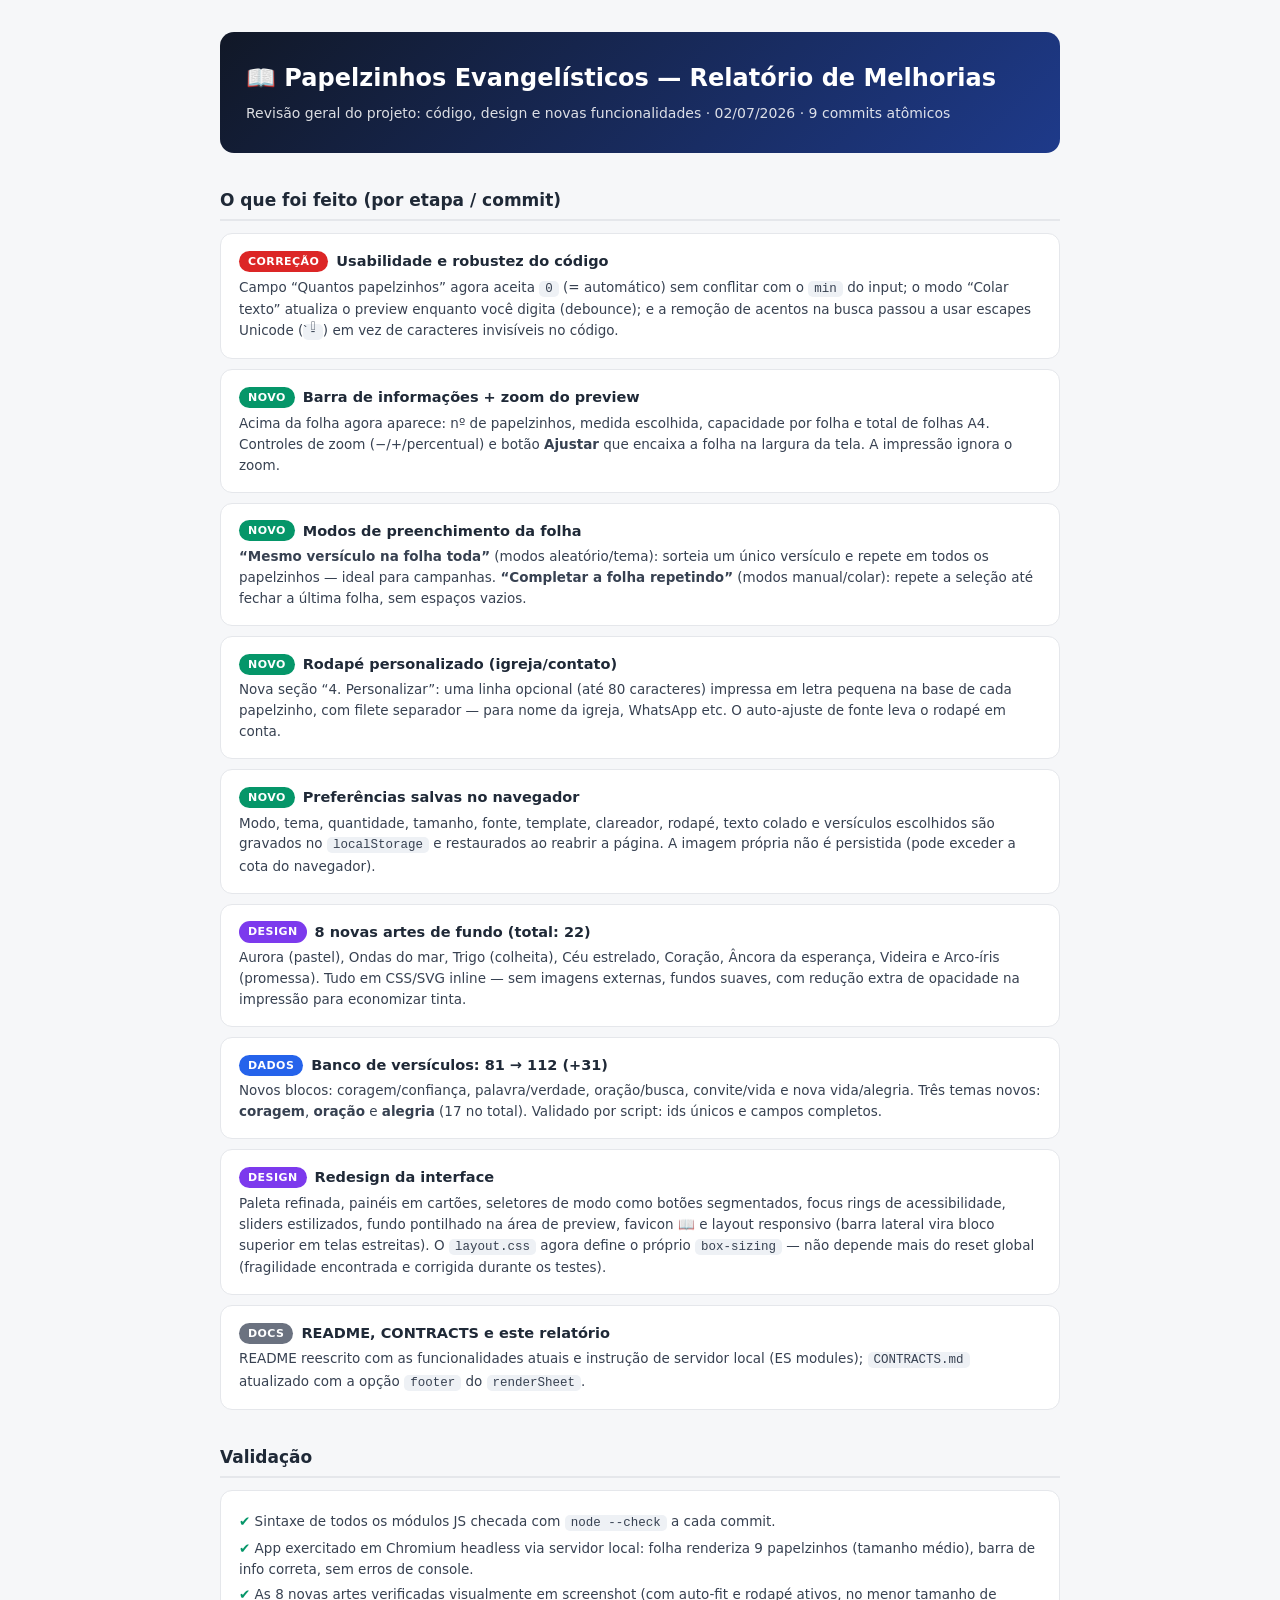
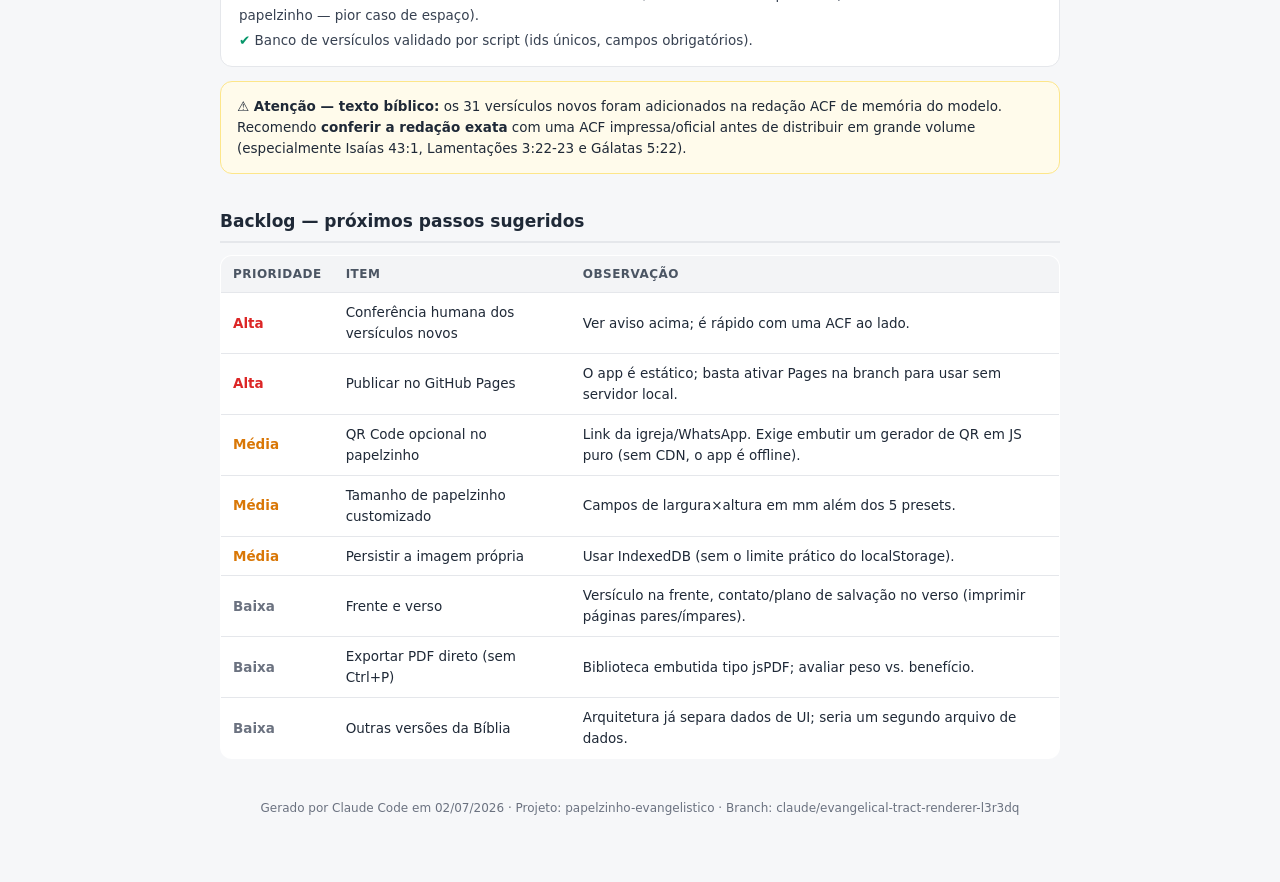
==== docs/relatorio-melhorias-2026-07-02.html @ 7282c464 "docs: README atualizado e relatório HTML de melhorias - README reescrito: funcionalidades atuais, in" ====
<!DOCTYPE html>
<html lang="pt-BR">
<head>
<meta charset="UTF-8" />
<meta name="viewport" content="width=device-width, initial-scale=1.0" />
<title>Relatório de Melhorias — Papelzinhos Evangelísticos (02/07/2026)</title>
<style>
  :root {
    --ink: #1f2937; --muted: #6b7280; --line: #e5e7eb;
    --blue: #2563eb; --green: #059669; --amber: #d97706; --red: #dc2626; --violet: #7c3aed;
  }
  * { box-sizing: border-box; }
  body {
    font-family: system-ui, -apple-system, "Segoe UI", Roboto, sans-serif;
    color: var(--ink); background: #f6f7f9; margin: 0; line-height: 1.55;
  }
  .wrap { max-width: 880px; margin: 0 auto; padding: 32px 20px 64px; }
  header.hero {
    background: linear-gradient(135deg, #111827 0%, #1e3a8a 100%);
    color: #fff; border-radius: 14px; padding: 28px 26px; margin-bottom: 28px;
  }
  header.hero h1 { margin: 0 0 6px; font-size: 24px; }
  header.hero p { margin: 0; opacity: 0.85; font-size: 14px; }
  h2 {
    font-size: 17px; margin: 34px 0 12px; padding-bottom: 6px;
    border-bottom: 2px solid var(--line);
  }
  .card {
    background: #fff; border: 1px solid var(--line); border-radius: 12px;
    padding: 16px 18px; margin-bottom: 10px;
  }
  .card h3 { margin: 0 0 4px; font-size: 14.5px; display: flex; align-items: center; gap: 8px; }
  .card p { margin: 4px 0 0; font-size: 13.5px; color: #374151; }
  .tag {
    display: inline-block; font-size: 11px; font-weight: 700; letter-spacing: 0.04em;
    padding: 2px 9px; border-radius: 999px; text-transform: uppercase; color: #fff;
  }
  .tag.fix { background: var(--red); }
  .tag.feat { background: var(--green); }
  .tag.design { background: var(--violet); }
  .tag.data { background: var(--blue); }
  .tag.docs { background: var(--muted); }
  code {
    background: #eef1f5; border-radius: 5px; padding: 1px 6px;
    font-size: 12.5px; font-family: "SF Mono", Consolas, "Liberation Mono", monospace;
  }
  table { width: 100%; border-collapse: collapse; background: #fff; border-radius: 12px; overflow: hidden; border: 1px solid var(--line); font-size: 13.5px; }
  th, td { text-align: left; padding: 9px 12px; border-bottom: 1px solid var(--line); }
  th { background: #f3f4f6; font-size: 12px; text-transform: uppercase; letter-spacing: 0.04em; color: #4b5563; }
  tr:last-child td { border-bottom: none; }
  .prio { font-weight: 700; }
  .prio.alta { color: var(--red); }
  .prio.media { color: var(--amber); }
  .prio.baixa { color: var(--muted); }
  .note {
    background: #fffbeb; border: 1px solid #fde68a; border-radius: 12px;
    padding: 14px 16px; font-size: 13.5px; margin: 14px 0;
  }
  .ok { color: var(--green); font-weight: 600; }
  footer { margin-top: 40px; font-size: 12px; color: var(--muted); text-align: center; }
</style>
</head>
<body>
<div class="wrap">

  <header class="hero">
    <h1>📖 Papelzinhos Evangelísticos — Relatório de Melhorias</h1>
    <p>Revisão geral do projeto: código, design e novas funcionalidades · 02/07/2026 · 9 commits atômicos</p>
  </header>

  <h2>O que foi feito (por etapa / commit)</h2>

  <div class="card">
    <h3><span class="tag fix">Correção</span> Usabilidade e robustez do código</h3>
    <p>Campo “Quantos papelzinhos” agora aceita <code>0</code> (= automático) sem conflitar com o
    <code>min</code> do input; o modo “Colar texto” atualiza o preview enquanto você digita
    (debounce); e a remoção de acentos na busca passou a usar escapes Unicode
    (<code>̀-ͯ</code>) em vez de caracteres invisíveis no código.</p>
  </div>

  <div class="card">
    <h3><span class="tag feat">Novo</span> Barra de informações + zoom do preview</h3>
    <p>Acima da folha agora aparece: nº de papelzinhos, medida escolhida, capacidade por folha e
    total de folhas A4. Controles de zoom (−/+/percentual) e botão <strong>Ajustar</strong> que
    encaixa a folha na largura da tela. A impressão ignora o zoom.</p>
  </div>

  <div class="card">
    <h3><span class="tag feat">Novo</span> Modos de preenchimento da folha</h3>
    <p><strong>“Mesmo versículo na folha toda”</strong> (modos aleatório/tema): sorteia um único
    versículo e repete em todos os papelzinhos — ideal para campanhas. <strong>“Completar a folha
    repetindo”</strong> (modos manual/colar): repete a seleção até fechar a última folha, sem
    espaços vazios.</p>
  </div>

  <div class="card">
    <h3><span class="tag feat">Novo</span> Rodapé personalizado (igreja/contato)</h3>
    <p>Nova seção “4. Personalizar”: uma linha opcional (até 80 caracteres) impressa em letra
    pequena na base de cada papelzinho, com filete separador — para nome da igreja, WhatsApp etc.
    O auto-ajuste de fonte leva o rodapé em conta.</p>
  </div>

  <div class="card">
    <h3><span class="tag feat">Novo</span> Preferências salvas no navegador</h3>
    <p>Modo, tema, quantidade, tamanho, fonte, template, clareador, rodapé, texto colado e
    versículos escolhidos são gravados no <code>localStorage</code> e restaurados ao reabrir a
    página. A imagem própria não é persistida (pode exceder a cota do navegador).</p>
  </div>

  <div class="card">
    <h3><span class="tag design">Design</span> 8 novas artes de fundo (total: 22)</h3>
    <p>Aurora (pastel), Ondas do mar, Trigo (colheita), Céu estrelado, Coração, Âncora da
    esperança, Videira e Arco-íris (promessa). Tudo em CSS/SVG inline — sem imagens externas,
    fundos suaves, com redução extra de opacidade na impressão para economizar tinta.</p>
  </div>

  <div class="card">
    <h3><span class="tag data">Dados</span> Banco de versículos: 81 → 112 (+31)</h3>
    <p>Novos blocos: coragem/confiança, palavra/verdade, oração/busca, convite/vida e nova
    vida/alegria. Três temas novos: <strong>coragem</strong>, <strong>oração</strong> e
    <strong>alegria</strong> (17 no total). Validado por script: ids únicos e campos completos.</p>
  </div>

  <div class="card">
    <h3><span class="tag design">Design</span> Redesign da interface</h3>
    <p>Paleta refinada, painéis em cartões, seletores de modo como botões segmentados, focus rings
    de acessibilidade, sliders estilizados, fundo pontilhado na área de preview, favicon 📖 e
    layout responsivo (barra lateral vira bloco superior em telas estreitas). O
    <code>layout.css</code> agora define o próprio <code>box-sizing</code> — não depende mais do
    reset global (fragilidade encontrada e corrigida durante os testes).</p>
  </div>

  <div class="card">
    <h3><span class="tag docs">Docs</span> README, CONTRACTS e este relatório</h3>
    <p>README reescrito com as funcionalidades atuais e instrução de servidor local (ES modules);
    <code>CONTRACTS.md</code> atualizado com a opção <code>footer</code> do
    <code>renderSheet</code>.</p>
  </div>

  <h2>Validação</h2>
  <div class="card">
    <p><span class="ok">✔</span> Sintaxe de todos os módulos JS checada com <code>node --check</code> a cada commit.</p>
    <p><span class="ok">✔</span> App exercitado em Chromium headless via servidor local: folha renderiza 9 papelzinhos
    (tamanho médio), barra de info correta, sem erros de console.</p>
    <p><span class="ok">✔</span> As 8 novas artes verificadas visualmente em screenshot (com auto-fit e rodapé ativos,
    no menor tamanho de papelzinho — pior caso de espaço).</p>
    <p><span class="ok">✔</span> Banco de versículos validado por script (ids únicos, campos obrigatórios).</p>
  </div>

  <div class="note">
    <strong>⚠️ Atenção — texto bíblico:</strong> os 31 versículos novos foram adicionados na
    redação ACF de memória do modelo. Recomendo <strong>conferir a redação exata</strong> com uma
    ACF impressa/oficial antes de distribuir em grande volume (especialmente Isaías 43:1,
    Lamentações 3:22-23 e Gálatas 5:22).
  </div>

  <h2>Backlog — próximos passos sugeridos</h2>
  <table>
    <thead><tr><th>Prioridade</th><th>Item</th><th>Observação</th></tr></thead>
    <tbody>
      <tr><td class="prio alta">Alta</td><td>Conferência humana dos versículos novos</td><td>Ver aviso acima; é rápido com uma ACF ao lado.</td></tr>
      <tr><td class="prio alta">Alta</td><td>Publicar no GitHub Pages</td><td>O app é estático; basta ativar Pages na branch para usar sem servidor local.</td></tr>
      <tr><td class="prio media">Média</td><td>QR Code opcional no papelzinho</td><td>Link da igreja/WhatsApp. Exige embutir um gerador de QR em JS puro (sem CDN, o app é offline).</td></tr>
      <tr><td class="prio media">Média</td><td>Tamanho de papelzinho customizado</td><td>Campos de largura×altura em mm além dos 5 presets.</td></tr>
      <tr><td class="prio media">Média</td><td>Persistir a imagem própria</td><td>Usar IndexedDB (sem o limite prático do localStorage).</td></tr>
      <tr><td class="prio baixa">Baixa</td><td>Frente e verso</td><td>Versículo na frente, contato/plano de salvação no verso (imprimir páginas pares/ímpares).</td></tr>
      <tr><td class="prio baixa">Baixa</td><td>Exportar PDF direto (sem Ctrl+P)</td><td>Biblioteca embutida tipo jsPDF; avaliar peso vs. benefício.</td></tr>
      <tr><td class="prio baixa">Baixa</td><td>Outras versões da Bíblia</td><td>Arquitetura já separa dados de UI; seria um segundo arquivo de dados.</td></tr>
    </tbody>
  </table>

  <footer>Gerado por Claude Code em 02/07/2026 · Projeto: papelzinho-evangelistico · Branch: claude/evangelical-tract-renderer-l3r3dq</footer>
</div>
</body>
</html>
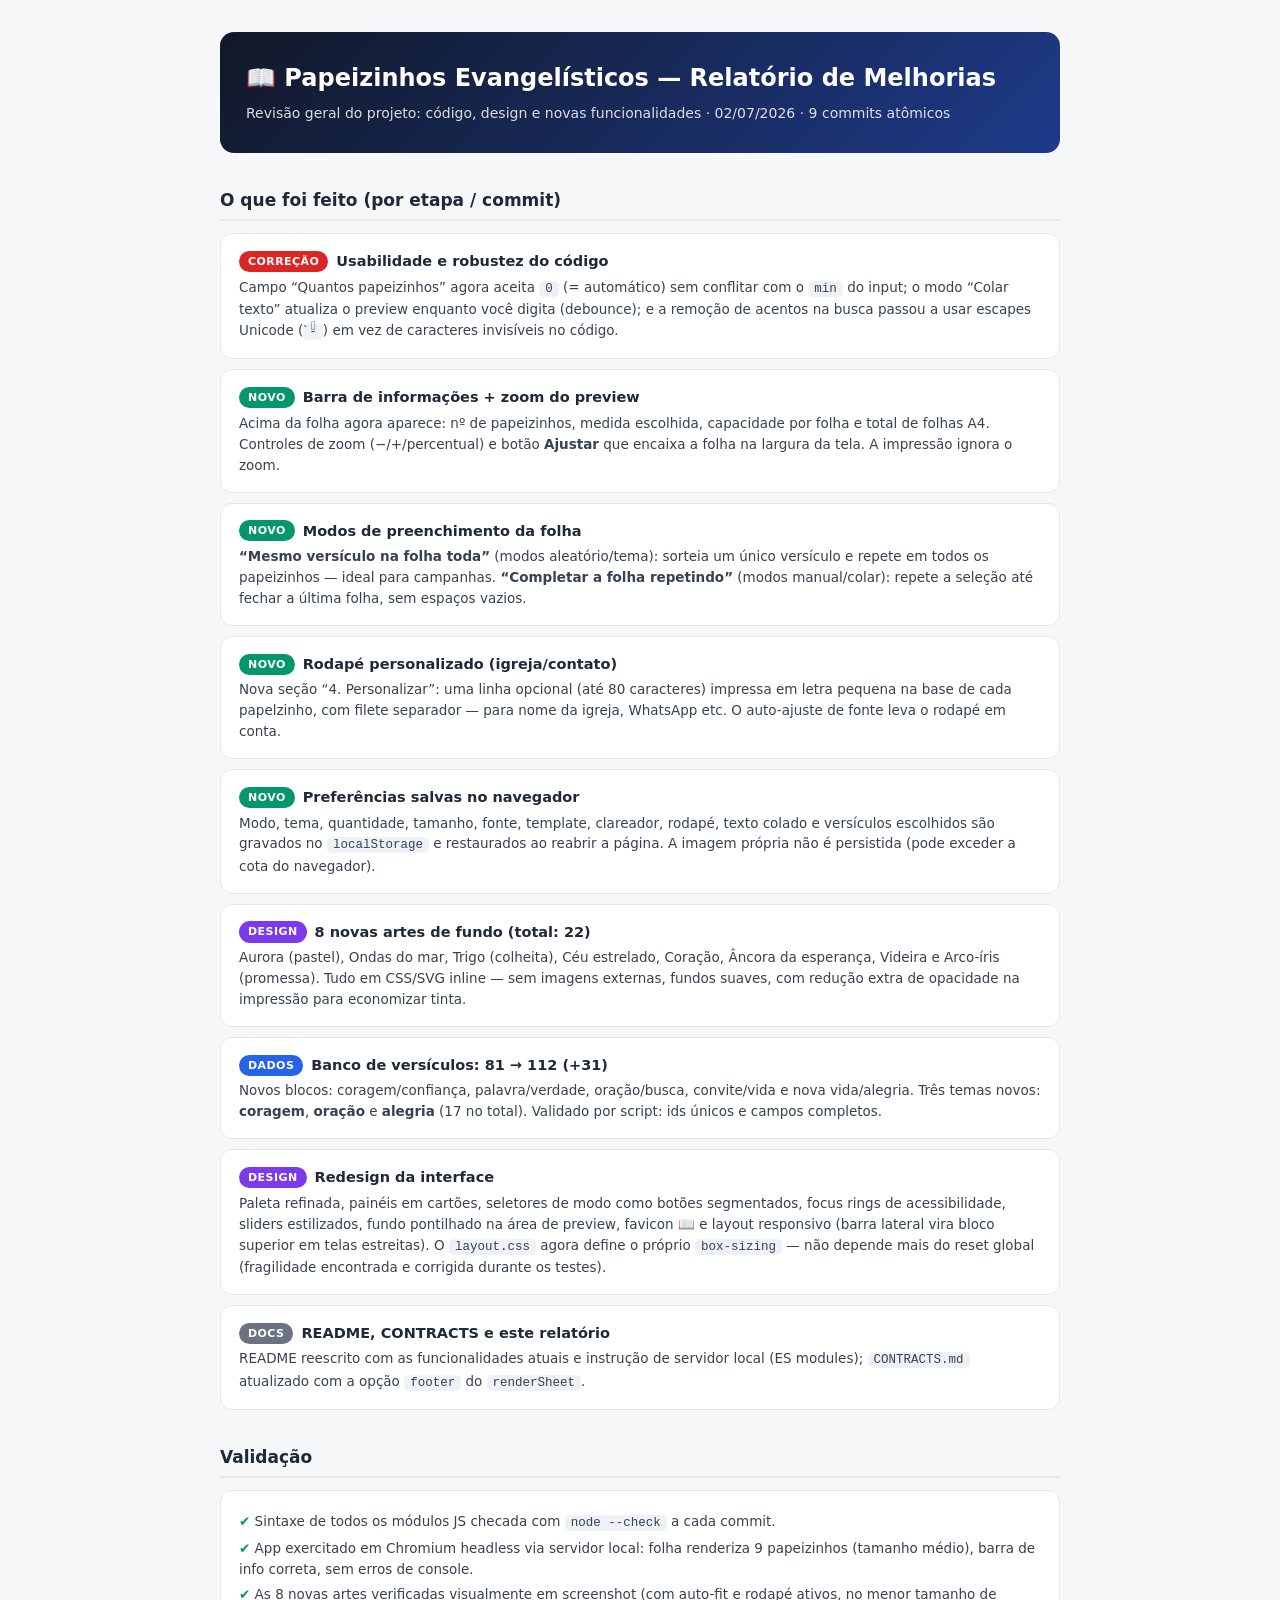
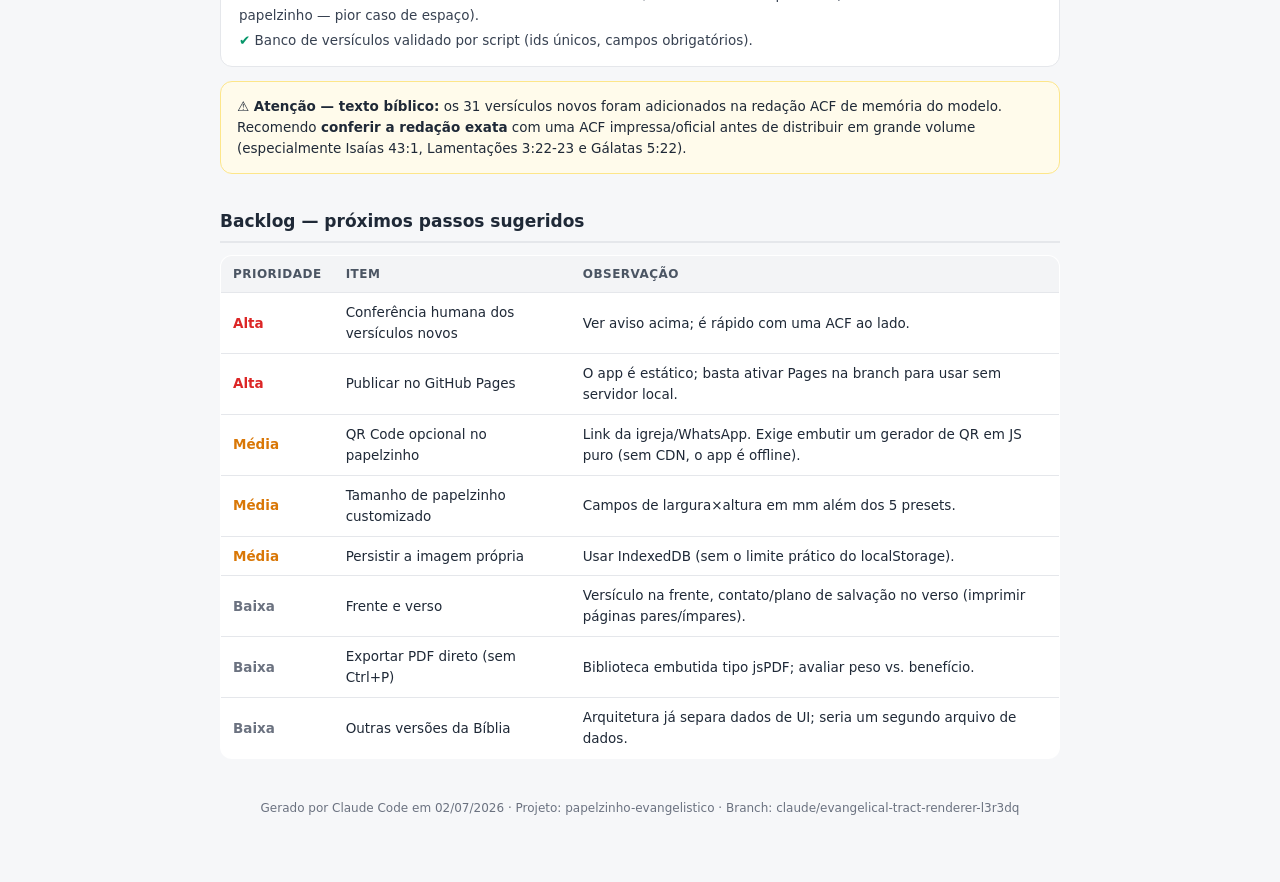
==== commit 1f932fd9: "fix(copy): correct the plural of papelzinho" ====
--- a/docs/relatorio-melhorias-2026-07-02.html
+++ b/docs/relatorio-melhorias-2026-07-02.html
@@ -3,7 +3,7 @@
 <head>
 <meta charset="UTF-8" />
 <meta name="viewport" content="width=device-width, initial-scale=1.0" />
-<title>Relatório de Melhorias — Papelzinhos Evangelísticos (02/07/2026)</title>
+<title>Relatório de Melhorias — Papeizinhos Evangelísticos (02/07/2026)</title>
 <style>
   :root {
     --ink: #1f2937; --muted: #6b7280; --line: #e5e7eb;
@@ -64,7 +64,7 @@
 <div class="wrap">
 
   <header class="hero">
-    <h1>📖 Papelzinhos Evangelísticos — Relatório de Melhorias</h1>
+    <h1>📖 Papeizinhos Evangelísticos — Relatório de Melhorias</h1>
     <p>Revisão geral do projeto: código, design e novas funcionalidades · 02/07/2026 · 9 commits atômicos</p>
   </header>
 
@@ -72,7 +72,7 @@
 
   <div class="card">
     <h3><span class="tag fix">Correção</span> Usabilidade e robustez do código</h3>
-    <p>Campo “Quantos papelzinhos” agora aceita <code>0</code> (= automático) sem conflitar com o
+    <p>Campo “Quantos papeizinhos” agora aceita <code>0</code> (= automático) sem conflitar com o
     <code>min</code> do input; o modo “Colar texto” atualiza o preview enquanto você digita
     (debounce); e a remoção de acentos na busca passou a usar escapes Unicode
     (<code>̀-ͯ</code>) em vez de caracteres invisíveis no código.</p>
@@ -80,7 +80,7 @@
 
   <div class="card">
     <h3><span class="tag feat">Novo</span> Barra de informações + zoom do preview</h3>
-    <p>Acima da folha agora aparece: nº de papelzinhos, medida escolhida, capacidade por folha e
+    <p>Acima da folha agora aparece: nº de papeizinhos, medida escolhida, capacidade por folha e
     total de folhas A4. Controles de zoom (−/+/percentual) e botão <strong>Ajustar</strong> que
     encaixa a folha na largura da tela. A impressão ignora o zoom.</p>
   </div>
@@ -88,7 +88,7 @@
   <div class="card">
     <h3><span class="tag feat">Novo</span> Modos de preenchimento da folha</h3>
     <p><strong>“Mesmo versículo na folha toda”</strong> (modos aleatório/tema): sorteia um único
-    versículo e repete em todos os papelzinhos — ideal para campanhas. <strong>“Completar a folha
+    versículo e repete em todos os papeizinhos — ideal para campanhas. <strong>“Completar a folha
     repetindo”</strong> (modos manual/colar): repete a seleção até fechar a última folha, sem
     espaços vazios.</p>
   </div>
@@ -140,7 +140,7 @@
   <h2>Validação</h2>
   <div class="card">
     <p><span class="ok">✔</span> Sintaxe de todos os módulos JS checada com <code>node --check</code> a cada commit.</p>
-    <p><span class="ok">✔</span> App exercitado em Chromium headless via servidor local: folha renderiza 9 papelzinhos
+    <p><span class="ok">✔</span> App exercitado em Chromium headless via servidor local: folha renderiza 9 papeizinhos
     (tamanho médio), barra de info correta, sem erros de console.</p>
     <p><span class="ok">✔</span> As 8 novas artes verificadas visualmente em screenshot (com auto-fit e rodapé ativos,
     no menor tamanho de papelzinho — pior caso de espaço).</p>
